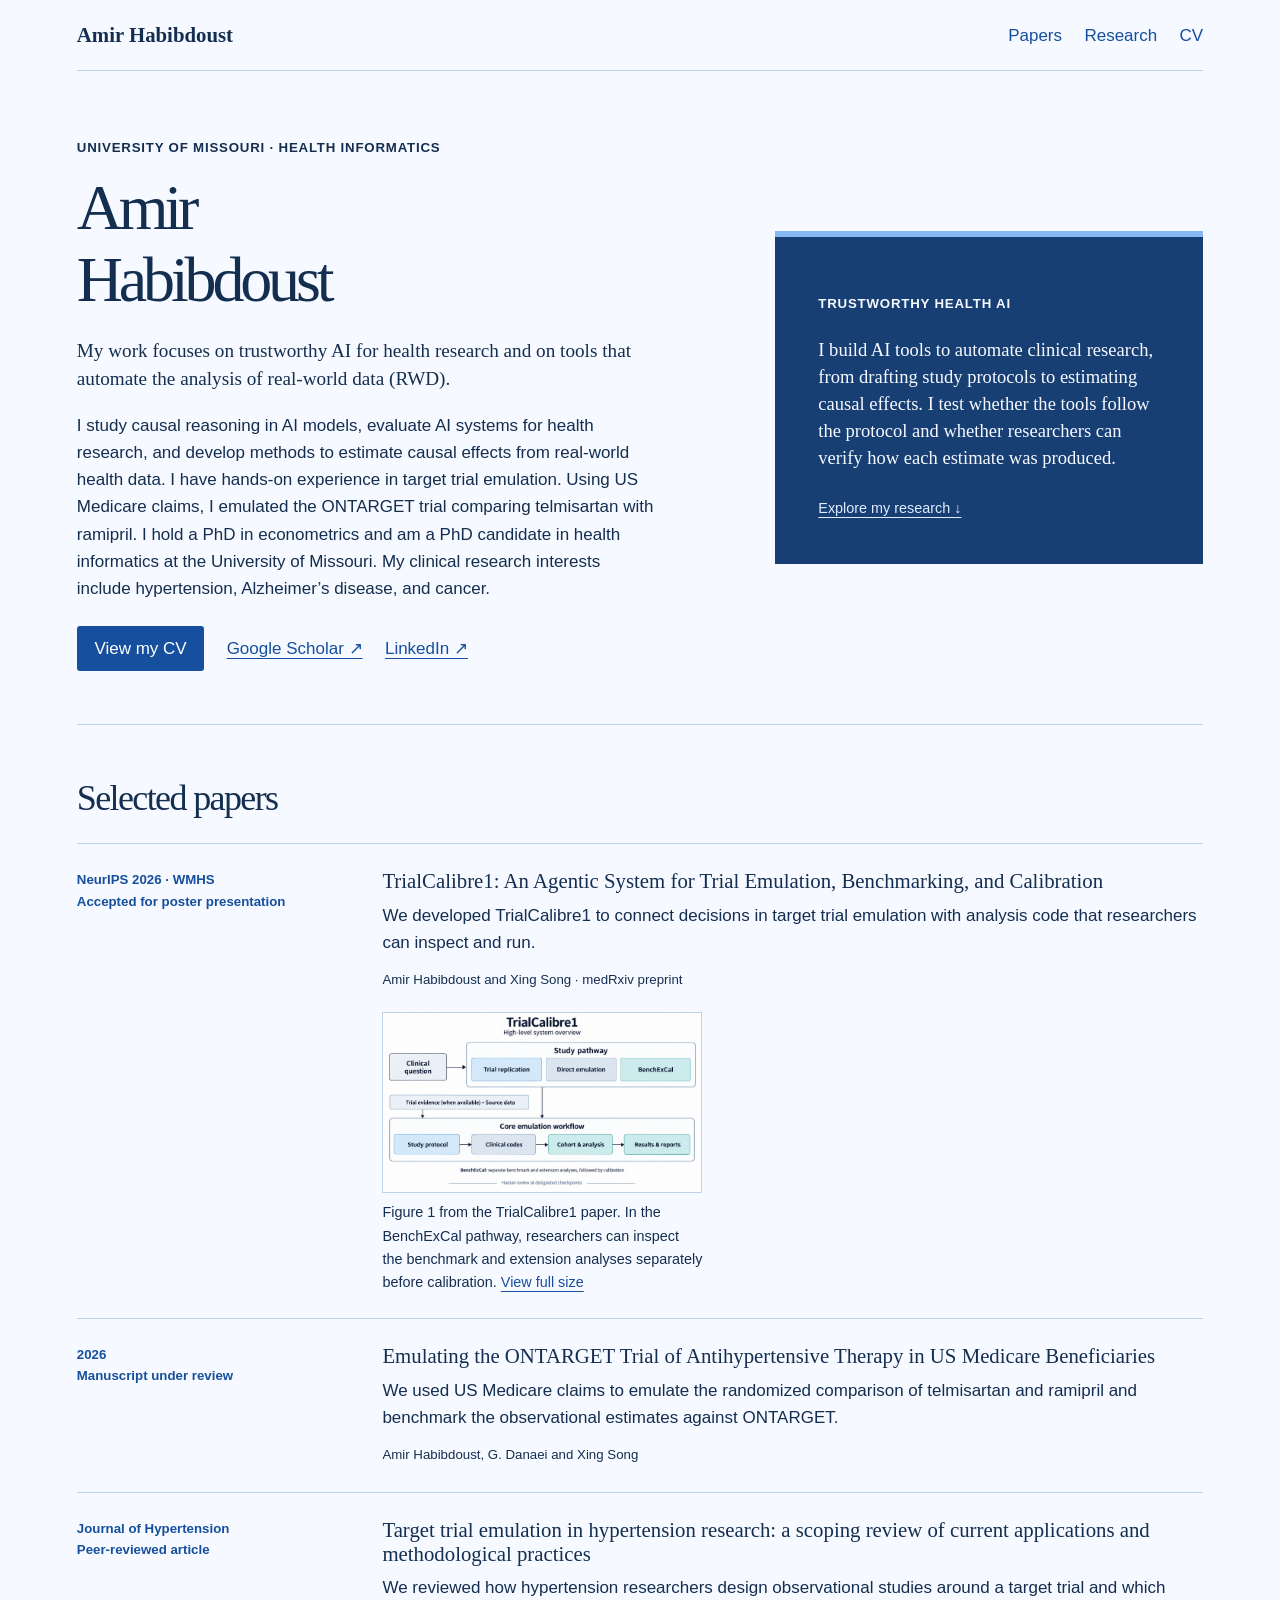
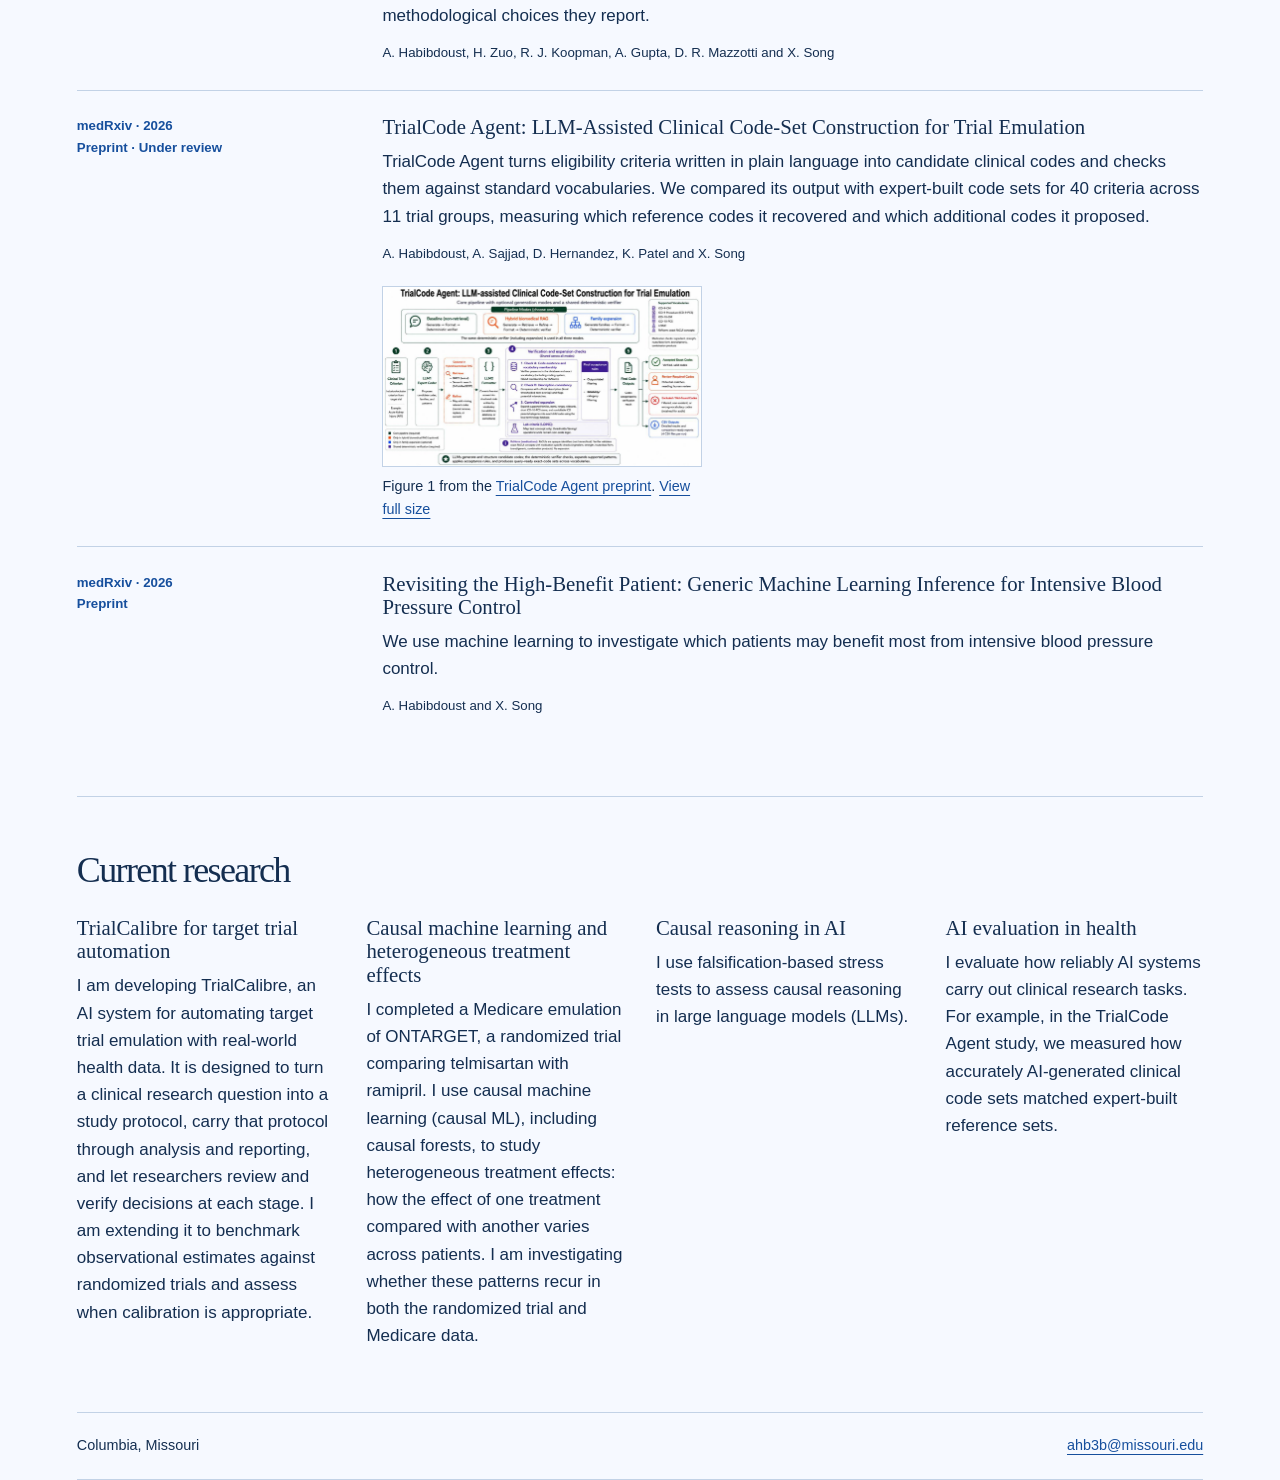
==== index.html @ 9937e8b3 "Publish research portfolio" ====
<!doctype html>
<html lang="en"><head><meta charset="utf-8"><meta name="viewport" content="width=device-width,initial-scale=1"><meta name="description" content="Amir Habibdoust studies treatment effects, causal reasoning in AI, and the evaluation of AI systems for health research at the University of Missouri."><title>Amir Habibdoust | Research</title><link rel="stylesheet" href="style.css"></head>
<body><header><a class="brand" href="index.html">Amir Habibdoust</a><nav aria-label="Main"><a href="#papers">Papers</a><a href="#research">Research</a><a href="cv.html">CV</a></nav></header>
<main><section class="hero"><div><p class="kicker">University of Missouri · Health Informatics</p><h1>Amir<br>Habibdoust</h1><p class="lead">My work focuses on trustworthy AI for health research and on tools that automate the analysis of real-world data (RWD).</p><p>I study causal reasoning in AI models, evaluate AI systems for health research, and develop methods to estimate causal effects from real-world health data. I have hands-on experience in target trial emulation. Using US Medicare claims, I emulated the ONTARGET trial comparing telmisartan with ramipril. I hold a PhD in econometrics and am a PhD candidate in health informatics at the University of Missouri. My clinical research interests include hypertension, Alzheimer&rsquo;s disease, and cancer.</p><div class="actions"><a class="button" href="cv.html">View my CV</a><a href="https://scholar.google.com/citations?user=FbnvVcIAAAAJ">Google Scholar ↗</a><a href="https://www.linkedin.com/in/amir-habibdoust-77b50853">LinkedIn ↗</a></div></div>
<aside><p class="kicker">Trustworthy Health AI</p><blockquote>I build AI tools to automate clinical research, from drafting study protocols to estimating causal effects. I test whether the tools follow the protocol and whether researchers can verify how each estimate was produced.</blockquote><a href="#research">Explore my research ↓</a></aside></section>
<section id="papers"><h2>Selected papers</h2>
<article><div class="meta">NeurIPS 2026 · WMHS<br>Accepted for poster presentation</div><div><h3><a href="https://www.medrxiv.org/content/medrxiv/early/2026/10/14/2026.10.13.26365421.full.pdf">TrialCalibre1: An Agentic System for Trial Emulation, Benchmarking, and Calibration</a></h3><p>We developed TrialCalibre1 to connect decisions in target trial emulation with analysis code that researchers can inspect and run.</p><small>Amir Habibdoust and Xing Song · medRxiv preprint</small><figure class="paper-figure"><a href="trialcalibre-workflow.png" aria-label="Open the full-size TrialCalibre1 workflow figure"><img src="trialcalibre-workflow.png" width="1672" height="941" alt="Replication, direct emulation and BenchExCal share a workflow from protocol and clinical codes through cohort analysis and reporting, with human review at checkpoints."></a><figcaption>Figure 1 from the TrialCalibre1 paper. In the BenchExCal pathway, researchers can inspect the benchmark and extension analyses separately before calibration. <a href="trialcalibre-workflow.png">View full size</a></figcaption></figure></div></article>
<article><div class="meta">2026<br>Manuscript under review</div><div><h3>Emulating the ONTARGET Trial of Antihypertensive Therapy in US Medicare Beneficiaries</h3><p>We used US Medicare claims to emulate the randomized comparison of telmisartan and ramipril and benchmark the observational estimates against ONTARGET.</p><small>Amir Habibdoust, G. Danaei and Xing Song</small></div></article>
<article><div class="meta">Journal of Hypertension<br>Peer-reviewed article</div><div><h3><a href="https://doi.org/10.1097/HJH.0000000000004188">Target trial emulation in hypertension research: a scoping review of current applications and methodological practices</a></h3><p>We reviewed how hypertension researchers design observational studies around a target trial and which methodological choices they report.</p><small>A. Habibdoust, H. Zuo, R. J. Koopman, A. Gupta, D. R. Mazzotti and X. Song</small></div></article>
<article><div class="meta">medRxiv · 2026<br>Preprint · Under review</div><div><h3><a href="https://doi.org/10.64898/2026.08.20.26360962">TrialCode Agent: LLM-Assisted Clinical Code-Set Construction for Trial Emulation</a></h3><p>TrialCode Agent turns eligibility criteria written in plain language into candidate clinical codes and checks them against standard vocabularies. We compared its output with expert-built code sets for 40 criteria across 11 trial groups, measuring which reference codes it recovered and which additional codes it proposed.</p><small>A. Habibdoust, A. Sajjad, D. Hernandez, K. Patel and X. Song</small><figure class="paper-figure"><a href="trialcode-workflow.jpg" aria-label="Open the full-size TrialCode Agent workflow"><img src="trialcode-workflow.jpg" width="1280" height="722" alt="TrialCode Agent generates candidate clinical codes, formats them by vocabulary and verifies them against terminology tables."></a><figcaption>Figure 1 from the <a href="https://doi.org/10.64898/2026.08.20.26360962">TrialCode Agent preprint</a>. <a href="trialcode-workflow.jpg">View full size</a></figcaption></figure></div></article>
<article><div class="meta">medRxiv · 2026<br>Preprint</div><div><h3><a href="https://doi.org/10.64898/2026.06.26.26356708">Revisiting the High-Benefit Patient: Generic Machine Learning Inference for Intensive Blood Pressure Control</a></h3><p>We use machine learning to investigate which patients may benefit most from intensive blood pressure control.</p><small>A. Habibdoust and X. Song</small></div></article></section>
<section id="research"><h2>Current research</h2><div class="research-areas"><div id="trialcalibre"><h3>TrialCalibre for target trial automation</h3><p>I am developing TrialCalibre, an AI system for automating target trial emulation with real-world health data. It is designed to turn a clinical research question into a study protocol, carry that protocol through analysis and reporting, and let researchers review and verify decisions at each stage. I am extending it to benchmark observational estimates against randomized trials and assess when calibration is appropriate.</p></div><div id="treatment-effects"><h3>Causal machine learning and heterogeneous treatment effects</h3><p>I completed a Medicare emulation of ONTARGET, a randomized trial comparing telmisartan with ramipril. I use causal machine learning (causal ML), including causal forests, to study heterogeneous treatment effects: how the effect of one treatment compared with another varies across patients. I am investigating whether these patterns recur in both the randomized trial and Medicare data.</p></div><div><h3>Causal reasoning in AI</h3><p>I use falsification-based stress tests to assess causal reasoning in large language models (LLMs).</p></div><div><h3>AI evaluation in health</h3><p>I evaluate how reliably AI systems carry out clinical research tasks. For example, in the TrialCode Agent study, we measured how accurately AI-generated clinical code sets matched expert-built reference sets.</p></div></div></section></main><footer>Columbia, Missouri <a href="mailto:ahb3b@missouri.edu">ahb3b@missouri.edu</a></footer></body></html>
---- style.css ----
:root{--ink:#142e50;--accent:#164f9d;--line:#c2d2e6;--paper:#f6f9ff}*{box-sizing:border-box}html{scroll-behavior:smooth}body{margin:0 auto;padding:0 clamp(20px,6vw,96px);max-width:1420px;background:var(--paper);color:var(--ink);font:17px/1.6 "Segoe UI",Arial,sans-serif}header,footer,nav,.actions{display:flex;align-items:center;gap:1.4rem}header,footer{justify-content:space-between;padding:1.35rem 0;border-bottom:1px solid var(--line)}a{color:var(--accent);text-underline-offset:4px}a:hover{text-decoration:underline}a:focus-visible{outline:3px solid #ad511e;outline-offset:4px}.brand,nav a{text-decoration:none}.brand{font:bold 1.3rem Georgia,serif;color:var(--ink)}h1,h2,h3,blockquote{font-family:Georgia,serif;font-weight:400;line-height:1.13}h1{font-size:clamp(2.4rem,5vw,4rem);letter-spacing:-.065em;margin:.18em 0 .32em}h2{font-size:clamp(1.6rem,3vw,2.25rem);letter-spacing:-.045em;margin:0 0 .7em}h3{font-size:1.3rem;margin:0 0 .45em}h3 a{color:inherit;text-decoration:none}.hero,.grid{display:grid;grid-template-columns:1.45fr 1fr;gap:clamp(2rem,6vw,7rem)}section{padding:3.3rem 0;border-bottom:1px solid var(--line)}.hero{align-items:center}.hero p{max-width:61ch}.lead{font:1.2rem/1.45 Georgia,serif}.kicker,.meta,small{font-size:.83rem}.kicker{font-weight:650;letter-spacing:.06em;text-transform:uppercase}.actions{margin-top:1.5rem;flex-wrap:wrap}.button{background:var(--accent);color:white;padding:.55rem 1.1rem;border-radius:3px;text-decoration:none}aside{color:#f6f9ff;background:#173f73;padding:clamp(1.6rem,3.4vw,3.6rem);border-top:6px solid #86b9f3}aside a{color:#dfedff;font-size:.9rem}blockquote{font-size:clamp(1.05rem,1.45vw,1.3rem);line-height:1.45;margin:1.2em 0}.meta{color:var(--accent);font-weight:650}article{display:grid;grid-template-columns:minmax(145px,1fr) 3fr;gap:2rem;border-top:1px solid var(--line);padding:1.55rem 0}article p,.grid p{margin:.55rem 0}.cv{max-width:850px;margin:auto;padding-bottom:3rem}.cv h1{font-size:3rem;margin-top:1em}.cv h2{font-size:1.8rem;border-top:1px solid var(--line);padding-top:.8em;margin-top:1.3em}footer{font-size:.9rem}@media(max-width:700px){.hero,.grid,article{grid-template-columns:1fr;gap:1rem}section{padding:2.3rem 0}nav{gap:.8rem}header,footer{flex-wrap:wrap}.hero aside{margin-top:1rem}blockquote{margin:.7em 0}.brand{font-size:1.1rem}}@media print{header,footer{display:none}body{background:white;padding:0;font-size:10pt}.cv h2{break-after:avoid}.cv p{break-inside:avoid}}
.research-areas{display:grid;grid-template-columns:repeat(auto-fit,minmax(min(100%,245px),1fr));gap:2rem}.research-areas p{margin:.6rem 0}

.paper-figure{margin:1.25rem 0 0;max-width:20rem}.paper-figure img{display:block;width:100%;height:auto;border:1px solid var(--line)}.paper-figure figcaption{font-size:.9rem;margin-top:.5rem}
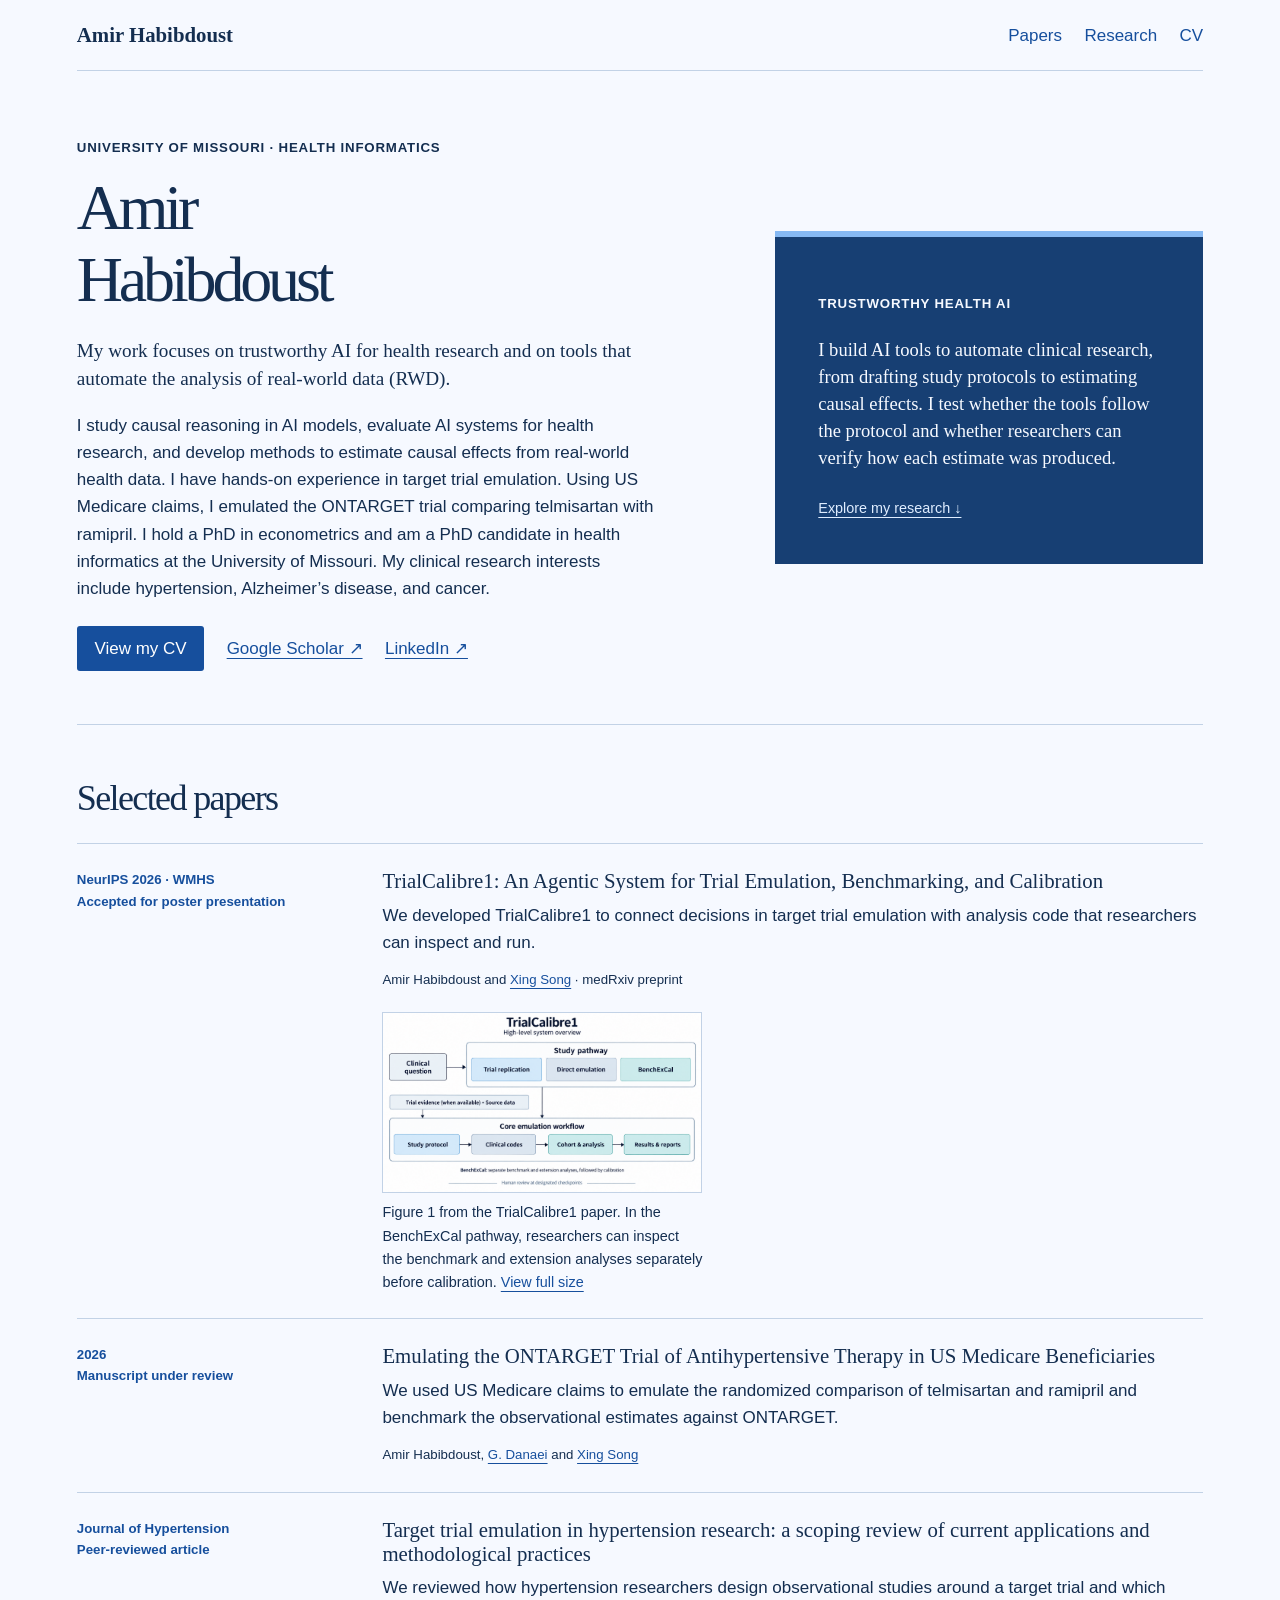
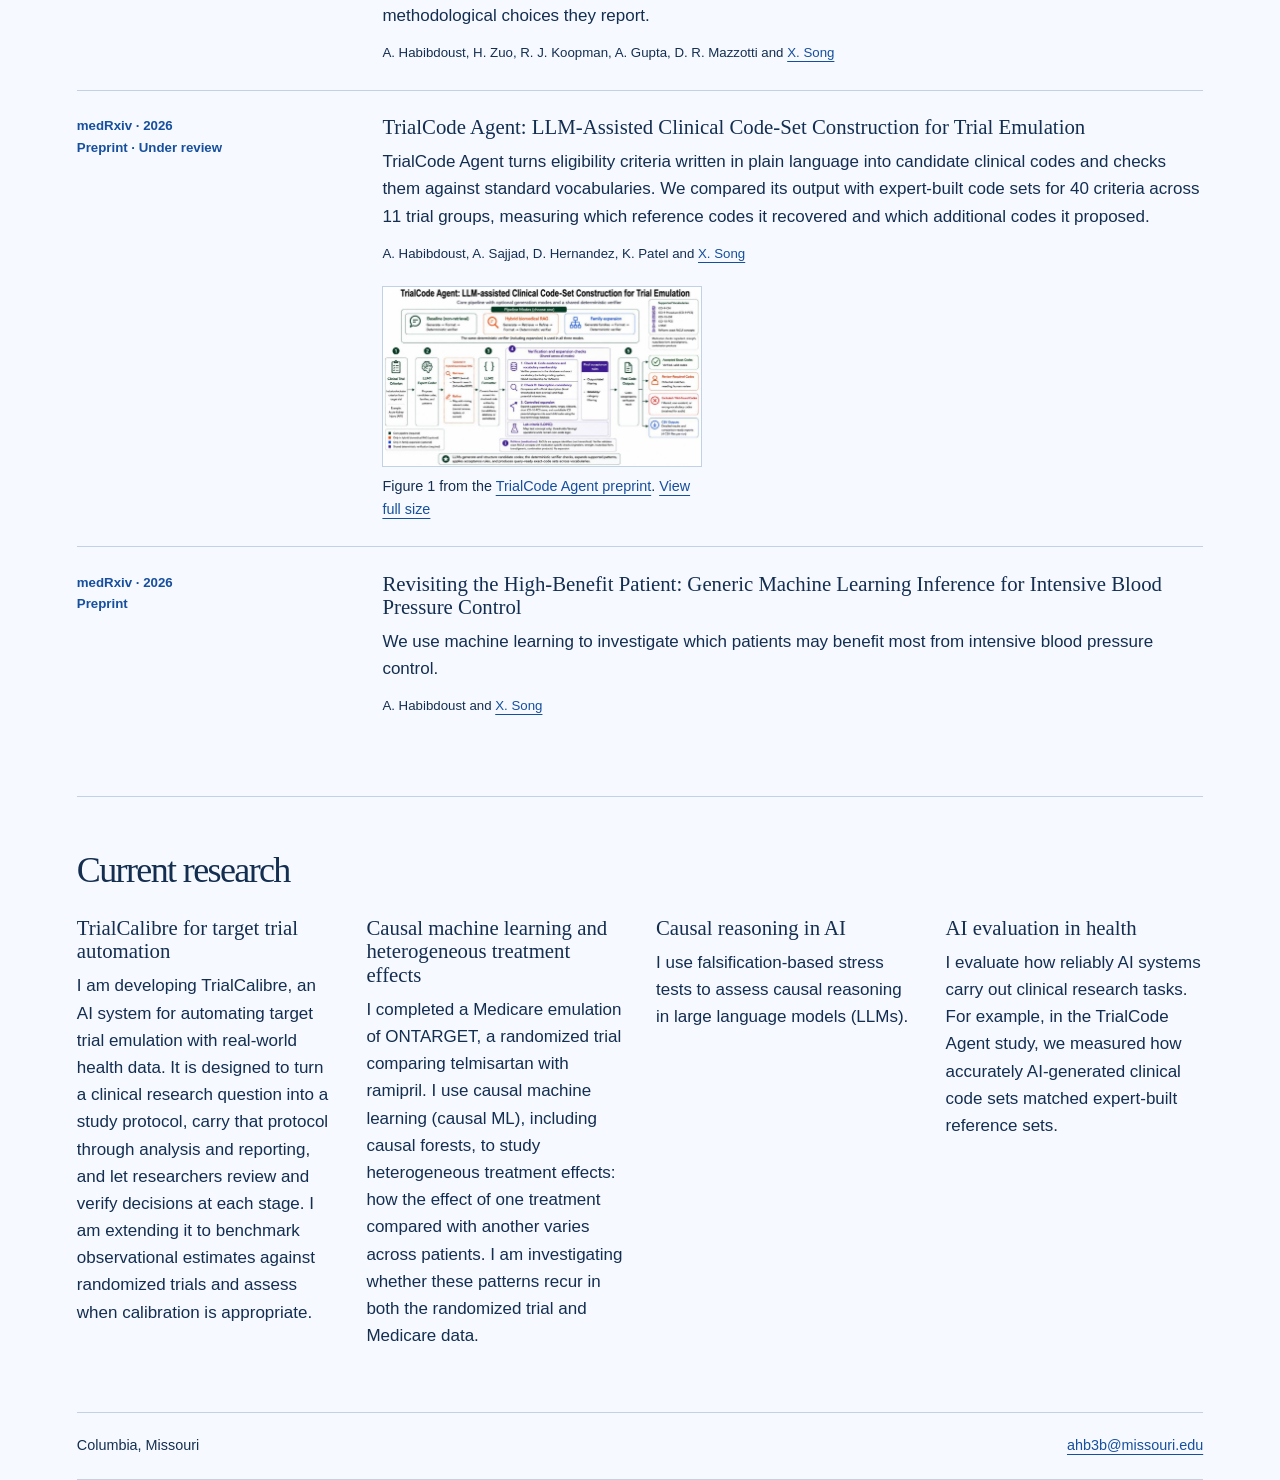
==== commit 518851c4: "Link coauthor faculty profiles" ====
--- a/index.html
+++ b/index.html
@@ -4,11 +4,11 @@
 <main><section class="hero"><div><p class="kicker">University of Missouri · Health Informatics</p><h1>Amir<br>Habibdoust</h1><p class="lead">My work focuses on trustworthy AI for health research and on tools that automate the analysis of real-world data (RWD).</p><p>I study causal reasoning in AI models, evaluate AI systems for health research, and develop methods to estimate causal effects from real-world health data. I have hands-on experience in target trial emulation. Using US Medicare claims, I emulated the ONTARGET trial comparing telmisartan with ramipril. I hold a PhD in econometrics and am a PhD candidate in health informatics at the University of Missouri. My clinical research interests include hypertension, Alzheimer&rsquo;s disease, and cancer.</p><div class="actions"><a class="button" href="cv.html">View my CV</a><a href="https://scholar.google.com/citations?user=FbnvVcIAAAAJ">Google Scholar ↗</a><a href="https://www.linkedin.com/in/amir-habibdoust-77b50853">LinkedIn ↗</a></div></div>
 <aside><p class="kicker">Trustworthy Health AI</p><blockquote>I build AI tools to automate clinical research, from drafting study protocols to estimating causal effects. I test whether the tools follow the protocol and whether researchers can verify how each estimate was produced.</blockquote><a href="#research">Explore my research ↓</a></aside></section>
 <section id="papers"><h2>Selected papers</h2>
-<article><div class="meta">NeurIPS 2026 · WMHS<br>Accepted for poster presentation</div><div><h3><a href="https://www.medrxiv.org/content/medrxiv/early/2026/10/14/2026.10.13.26365421.full.pdf">TrialCalibre1: An Agentic System for Trial Emulation, Benchmarking, and Calibration</a></h3><p>We developed TrialCalibre1 to connect decisions in target trial emulation with analysis code that researchers can inspect and run.</p><small>Amir Habibdoust and Xing Song · medRxiv preprint</small><figure class="paper-figure"><a href="trialcalibre-workflow.png" aria-label="Open the full-size TrialCalibre1 workflow figure"><img src="trialcalibre-workflow.png" width="1672" height="941" alt="Replication, direct emulation and BenchExCal share a workflow from protocol and clinical codes through cohort analysis and reporting, with human review at checkpoints."></a><figcaption>Figure 1 from the TrialCalibre1 paper. In the BenchExCal pathway, researchers can inspect the benchmark and extension analyses separately before calibration. <a href="trialcalibre-workflow.png">View full size</a></figcaption></figure></div></article>
-<article><div class="meta">2026<br>Manuscript under review</div><div><h3>Emulating the ONTARGET Trial of Antihypertensive Therapy in US Medicare Beneficiaries</h3><p>We used US Medicare claims to emulate the randomized comparison of telmisartan and ramipril and benchmark the observational estimates against ONTARGET.</p><small>Amir Habibdoust, G. Danaei and Xing Song</small></div></article>
-<article><div class="meta">Journal of Hypertension<br>Peer-reviewed article</div><div><h3><a href="https://doi.org/10.1097/HJH.0000000000004188">Target trial emulation in hypertension research: a scoping review of current applications and methodological practices</a></h3><p>We reviewed how hypertension researchers design observational studies around a target trial and which methodological choices they report.</p><small>A. Habibdoust, H. Zuo, R. J. Koopman, A. Gupta, D. R. Mazzotti and X. Song</small></div></article>
-<article><div class="meta">medRxiv · 2026<br>Preprint · Under review</div><div><h3><a href="https://doi.org/10.64898/2026.08.20.26360962">TrialCode Agent: LLM-Assisted Clinical Code-Set Construction for Trial Emulation</a></h3><p>TrialCode Agent turns eligibility criteria written in plain language into candidate clinical codes and checks them against standard vocabularies. We compared its output with expert-built code sets for 40 criteria across 11 trial groups, measuring which reference codes it recovered and which additional codes it proposed.</p><small>A. Habibdoust, A. Sajjad, D. Hernandez, K. Patel and X. Song</small><figure class="paper-figure"><a href="trialcode-workflow.jpg" aria-label="Open the full-size TrialCode Agent workflow"><img src="trialcode-workflow.jpg" width="1280" height="722" alt="TrialCode Agent generates candidate clinical codes, formats them by vocabulary and verifies them against terminology tables."></a><figcaption>Figure 1 from the <a href="https://doi.org/10.64898/2026.08.20.26360962">TrialCode Agent preprint</a>. <a href="trialcode-workflow.jpg">View full size</a></figcaption></figure></div></article>
-<article><div class="meta">medRxiv · 2026<br>Preprint</div><div><h3><a href="https://doi.org/10.64898/2026.06.26.26356708">Revisiting the High-Benefit Patient: Generic Machine Learning Inference for Intensive Blood Pressure Control</a></h3><p>We use machine learning to investigate which patients may benefit most from intensive blood pressure control.</p><small>A. Habibdoust and X. Song</small></div></article></section>
+<article><div class="meta">NeurIPS 2026 · WMHS<br>Accepted for poster presentation</div><div><h3><a href="https://www.medrxiv.org/content/medrxiv/early/2026/10/14/2026.10.13.26365421.full.pdf">TrialCalibre1: An Agentic System for Trial Emulation, Benchmarking, and Calibration</a></h3><p>We developed TrialCalibre1 to connect decisions in target trial emulation with analysis code that researchers can inspect and run.</p><small>Amir Habibdoust and <a href="https://www.medicine.missouri.edu/faculty/xing-song-phd">Xing Song</a> · medRxiv preprint</small><figure class="paper-figure"><a href="trialcalibre-workflow.png" aria-label="Open the full-size TrialCalibre1 workflow figure"><img src="trialcalibre-workflow.png" width="1672" height="941" alt="Replication, direct emulation and BenchExCal share a workflow from protocol and clinical codes through cohort analysis and reporting, with human review at checkpoints."></a><figcaption>Figure 1 from the TrialCalibre1 paper. In the BenchExCal pathway, researchers can inspect the benchmark and extension analyses separately before calibration. <a href="trialcalibre-workflow.png">View full size</a></figcaption></figure></div></article>
+<article><div class="meta">2026<br>Manuscript under review</div><div><h3>Emulating the ONTARGET Trial of Antihypertensive Therapy in US Medicare Beneficiaries</h3><p>We used US Medicare claims to emulate the randomized comparison of telmisartan and ramipril and benchmark the observational estimates against ONTARGET.</p><small>Amir Habibdoust, <a href="https://hsph.harvard.edu/profile/goodarz-danaei/">G. Danaei</a> and <a href="https://www.medicine.missouri.edu/faculty/xing-song-phd">Xing Song</a></small></div></article>
+<article><div class="meta">Journal of Hypertension<br>Peer-reviewed article</div><div><h3><a href="https://doi.org/10.1097/HJH.0000000000004188">Target trial emulation in hypertension research: a scoping review of current applications and methodological practices</a></h3><p>We reviewed how hypertension researchers design observational studies around a target trial and which methodological choices they report.</p><small>A. Habibdoust, H. Zuo, R. J. Koopman, A. Gupta, D. R. Mazzotti and <a href="https://www.medicine.missouri.edu/faculty/xing-song-phd">X. Song</a></small></div></article>
+<article><div class="meta">medRxiv · 2026<br>Preprint · Under review</div><div><h3><a href="https://doi.org/10.64898/2026.08.20.26360962">TrialCode Agent: LLM-Assisted Clinical Code-Set Construction for Trial Emulation</a></h3><p>TrialCode Agent turns eligibility criteria written in plain language into candidate clinical codes and checks them against standard vocabularies. We compared its output with expert-built code sets for 40 criteria across 11 trial groups, measuring which reference codes it recovered and which additional codes it proposed.</p><small>A. Habibdoust, A. Sajjad, D. Hernandez, K. Patel and <a href="https://www.medicine.missouri.edu/faculty/xing-song-phd">X. Song</a></small><figure class="paper-figure"><a href="trialcode-workflow.jpg" aria-label="Open the full-size TrialCode Agent workflow"><img src="trialcode-workflow.jpg" width="1280" height="722" alt="TrialCode Agent generates candidate clinical codes, formats them by vocabulary and verifies them against terminology tables."></a><figcaption>Figure 1 from the <a href="https://doi.org/10.64898/2026.08.20.26360962">TrialCode Agent preprint</a>. <a href="trialcode-workflow.jpg">View full size</a></figcaption></figure></div></article>
+<article><div class="meta">medRxiv · 2026<br>Preprint</div><div><h3><a href="https://doi.org/10.64898/2026.06.26.26356708">Revisiting the High-Benefit Patient: Generic Machine Learning Inference for Intensive Blood Pressure Control</a></h3><p>We use machine learning to investigate which patients may benefit most from intensive blood pressure control.</p><small>A. Habibdoust and <a href="https://www.medicine.missouri.edu/faculty/xing-song-phd">X. Song</a></small></div></article></section>
 <section id="research"><h2>Current research</h2><div class="research-areas"><div id="trialcalibre"><h3>TrialCalibre for target trial automation</h3><p>I am developing TrialCalibre, an AI system for automating target trial emulation with real-world health data. It is designed to turn a clinical research question into a study protocol, carry that protocol through analysis and reporting, and let researchers review and verify decisions at each stage. I am extending it to benchmark observational estimates against randomized trials and assess when calibration is appropriate.</p></div><div id="treatment-effects"><h3>Causal machine learning and heterogeneous treatment effects</h3><p>I completed a Medicare emulation of ONTARGET, a randomized trial comparing telmisartan with ramipril. I use causal machine learning (causal ML), including causal forests, to study heterogeneous treatment effects: how the effect of one treatment compared with another varies across patients. I am investigating whether these patterns recur in both the randomized trial and Medicare data.</p></div><div><h3>Causal reasoning in AI</h3><p>I use falsification-based stress tests to assess causal reasoning in large language models (LLMs).</p></div><div><h3>AI evaluation in health</h3><p>I evaluate how reliably AI systems carry out clinical research tasks. For example, in the TrialCode Agent study, we measured how accurately AI-generated clinical code sets matched expert-built reference sets.</p></div></div></section></main><footer>Columbia, Missouri <a href="mailto:ahb3b@missouri.edu">ahb3b@missouri.edu</a></footer></body></html>
 
 
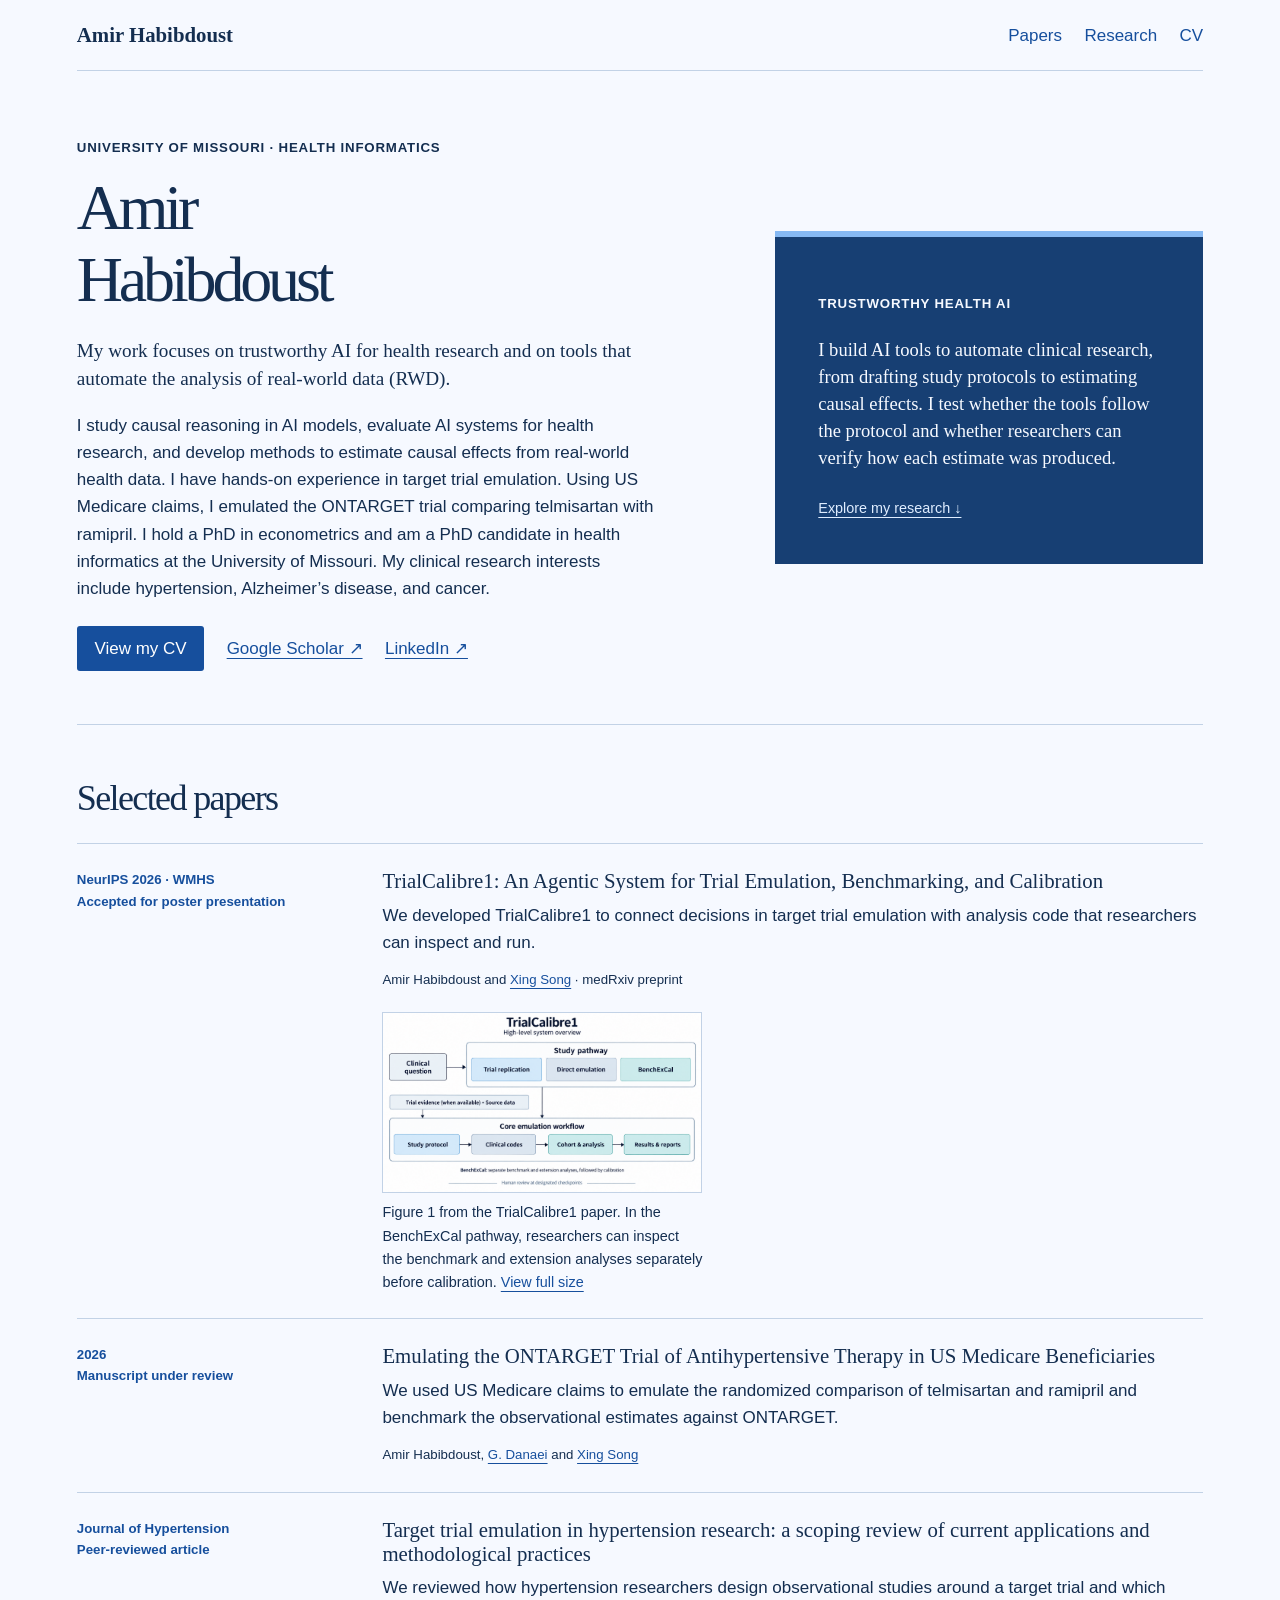
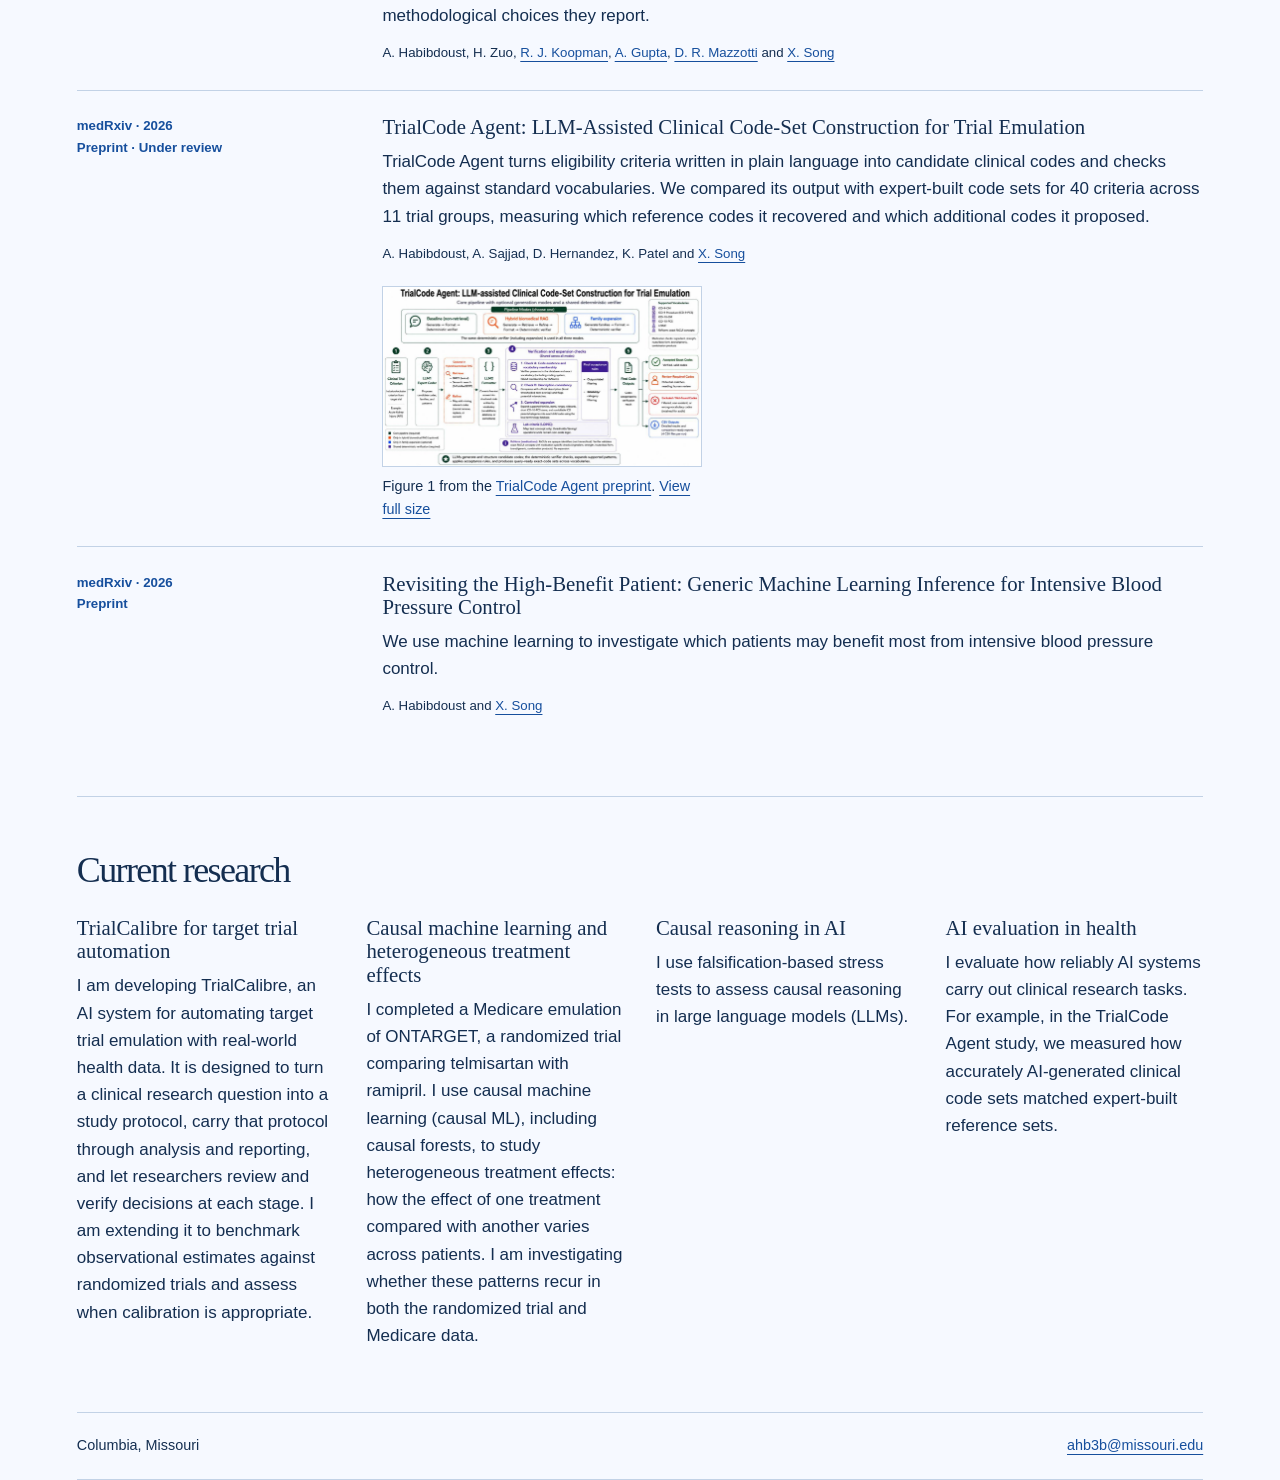
==== commit 37b4b1c0: "Link three hypertension review coauthors" ====
--- a/index.html
+++ b/index.html
@@ -6,7 +6,7 @@
 <section id="papers"><h2>Selected papers</h2>
 <article><div class="meta">NeurIPS 2026 · WMHS<br>Accepted for poster presentation</div><div><h3><a href="https://www.medrxiv.org/content/medrxiv/early/2026/10/14/2026.10.13.26365421.full.pdf">TrialCalibre1: An Agentic System for Trial Emulation, Benchmarking, and Calibration</a></h3><p>We developed TrialCalibre1 to connect decisions in target trial emulation with analysis code that researchers can inspect and run.</p><small>Amir Habibdoust and <a href="https://www.medicine.missouri.edu/faculty/xing-song-phd">Xing Song</a> · medRxiv preprint</small><figure class="paper-figure"><a href="trialcalibre-workflow.png" aria-label="Open the full-size TrialCalibre1 workflow figure"><img src="trialcalibre-workflow.png" width="1672" height="941" alt="Replication, direct emulation and BenchExCal share a workflow from protocol and clinical codes through cohort analysis and reporting, with human review at checkpoints."></a><figcaption>Figure 1 from the TrialCalibre1 paper. In the BenchExCal pathway, researchers can inspect the benchmark and extension analyses separately before calibration. <a href="trialcalibre-workflow.png">View full size</a></figcaption></figure></div></article>
 <article><div class="meta">2026<br>Manuscript under review</div><div><h3>Emulating the ONTARGET Trial of Antihypertensive Therapy in US Medicare Beneficiaries</h3><p>We used US Medicare claims to emulate the randomized comparison of telmisartan and ramipril and benchmark the observational estimates against ONTARGET.</p><small>Amir Habibdoust, <a href="https://hsph.harvard.edu/profile/goodarz-danaei/">G. Danaei</a> and <a href="https://www.medicine.missouri.edu/faculty/xing-song-phd">Xing Song</a></small></div></article>
-<article><div class="meta">Journal of Hypertension<br>Peer-reviewed article</div><div><h3><a href="https://doi.org/10.1097/HJH.0000000000004188">Target trial emulation in hypertension research: a scoping review of current applications and methodological practices</a></h3><p>We reviewed how hypertension researchers design observational studies around a target trial and which methodological choices they report.</p><small>A. Habibdoust, H. Zuo, R. J. Koopman, A. Gupta, D. R. Mazzotti and <a href="https://www.medicine.missouri.edu/faculty/xing-song-phd">X. Song</a></small></div></article>
+<article><div class="meta">Journal of Hypertension<br>Peer-reviewed article</div><div><h3><a href="https://doi.org/10.1097/HJH.0000000000004188">Target trial emulation in hypertension research: a scoping review of current applications and methodological practices</a></h3><p>We reviewed how hypertension researchers design observational studies around a target trial and which methodological choices they report.</p><small>A. Habibdoust, H. Zuo, <a href="https://www.crmc.org/doctors/richelle-koopman-md">R. J. Koopman</a>, <a href="https://findadoctor.kansashealthsystem.com/provider/aditi-gupta/1220542">A. Gupta</a>, <a href="https://ku.discovery.academicanalytics.com/scholar/379800/Diego-Mazzotti?unitId=20952&amp;unitType=6">D. R. Mazzotti</a> and <a href="https://www.medicine.missouri.edu/faculty/xing-song-phd">X. Song</a></small></div></article>
 <article><div class="meta">medRxiv · 2026<br>Preprint · Under review</div><div><h3><a href="https://doi.org/10.64898/2026.08.20.26360962">TrialCode Agent: LLM-Assisted Clinical Code-Set Construction for Trial Emulation</a></h3><p>TrialCode Agent turns eligibility criteria written in plain language into candidate clinical codes and checks them against standard vocabularies. We compared its output with expert-built code sets for 40 criteria across 11 trial groups, measuring which reference codes it recovered and which additional codes it proposed.</p><small>A. Habibdoust, A. Sajjad, D. Hernandez, K. Patel and <a href="https://www.medicine.missouri.edu/faculty/xing-song-phd">X. Song</a></small><figure class="paper-figure"><a href="trialcode-workflow.jpg" aria-label="Open the full-size TrialCode Agent workflow"><img src="trialcode-workflow.jpg" width="1280" height="722" alt="TrialCode Agent generates candidate clinical codes, formats them by vocabulary and verifies them against terminology tables."></a><figcaption>Figure 1 from the <a href="https://doi.org/10.64898/2026.08.20.26360962">TrialCode Agent preprint</a>. <a href="trialcode-workflow.jpg">View full size</a></figcaption></figure></div></article>
 <article><div class="meta">medRxiv · 2026<br>Preprint</div><div><h3><a href="https://doi.org/10.64898/2026.06.26.26356708">Revisiting the High-Benefit Patient: Generic Machine Learning Inference for Intensive Blood Pressure Control</a></h3><p>We use machine learning to investigate which patients may benefit most from intensive blood pressure control.</p><small>A. Habibdoust and <a href="https://www.medicine.missouri.edu/faculty/xing-song-phd">X. Song</a></small></div></article></section>
 <section id="research"><h2>Current research</h2><div class="research-areas"><div id="trialcalibre"><h3>TrialCalibre for target trial automation</h3><p>I am developing TrialCalibre, an AI system for automating target trial emulation with real-world health data. It is designed to turn a clinical research question into a study protocol, carry that protocol through analysis and reporting, and let researchers review and verify decisions at each stage. I am extending it to benchmark observational estimates against randomized trials and assess when calibration is appropriate.</p></div><div id="treatment-effects"><h3>Causal machine learning and heterogeneous treatment effects</h3><p>I completed a Medicare emulation of ONTARGET, a randomized trial comparing telmisartan with ramipril. I use causal machine learning (causal ML), including causal forests, to study heterogeneous treatment effects: how the effect of one treatment compared with another varies across patients. I am investigating whether these patterns recur in both the randomized trial and Medicare data.</p></div><div><h3>Causal reasoning in AI</h3><p>I use falsification-based stress tests to assess causal reasoning in large language models (LLMs).</p></div><div><h3>AI evaluation in health</h3><p>I evaluate how reliably AI systems carry out clinical research tasks. For example, in the TrialCode Agent study, we measured how accurately AI-generated clinical code sets matched expert-built reference sets.</p></div></div></section></main><footer>Columbia, Missouri <a href="mailto:ahb3b@missouri.edu">ahb3b@missouri.edu</a></footer></body></html>
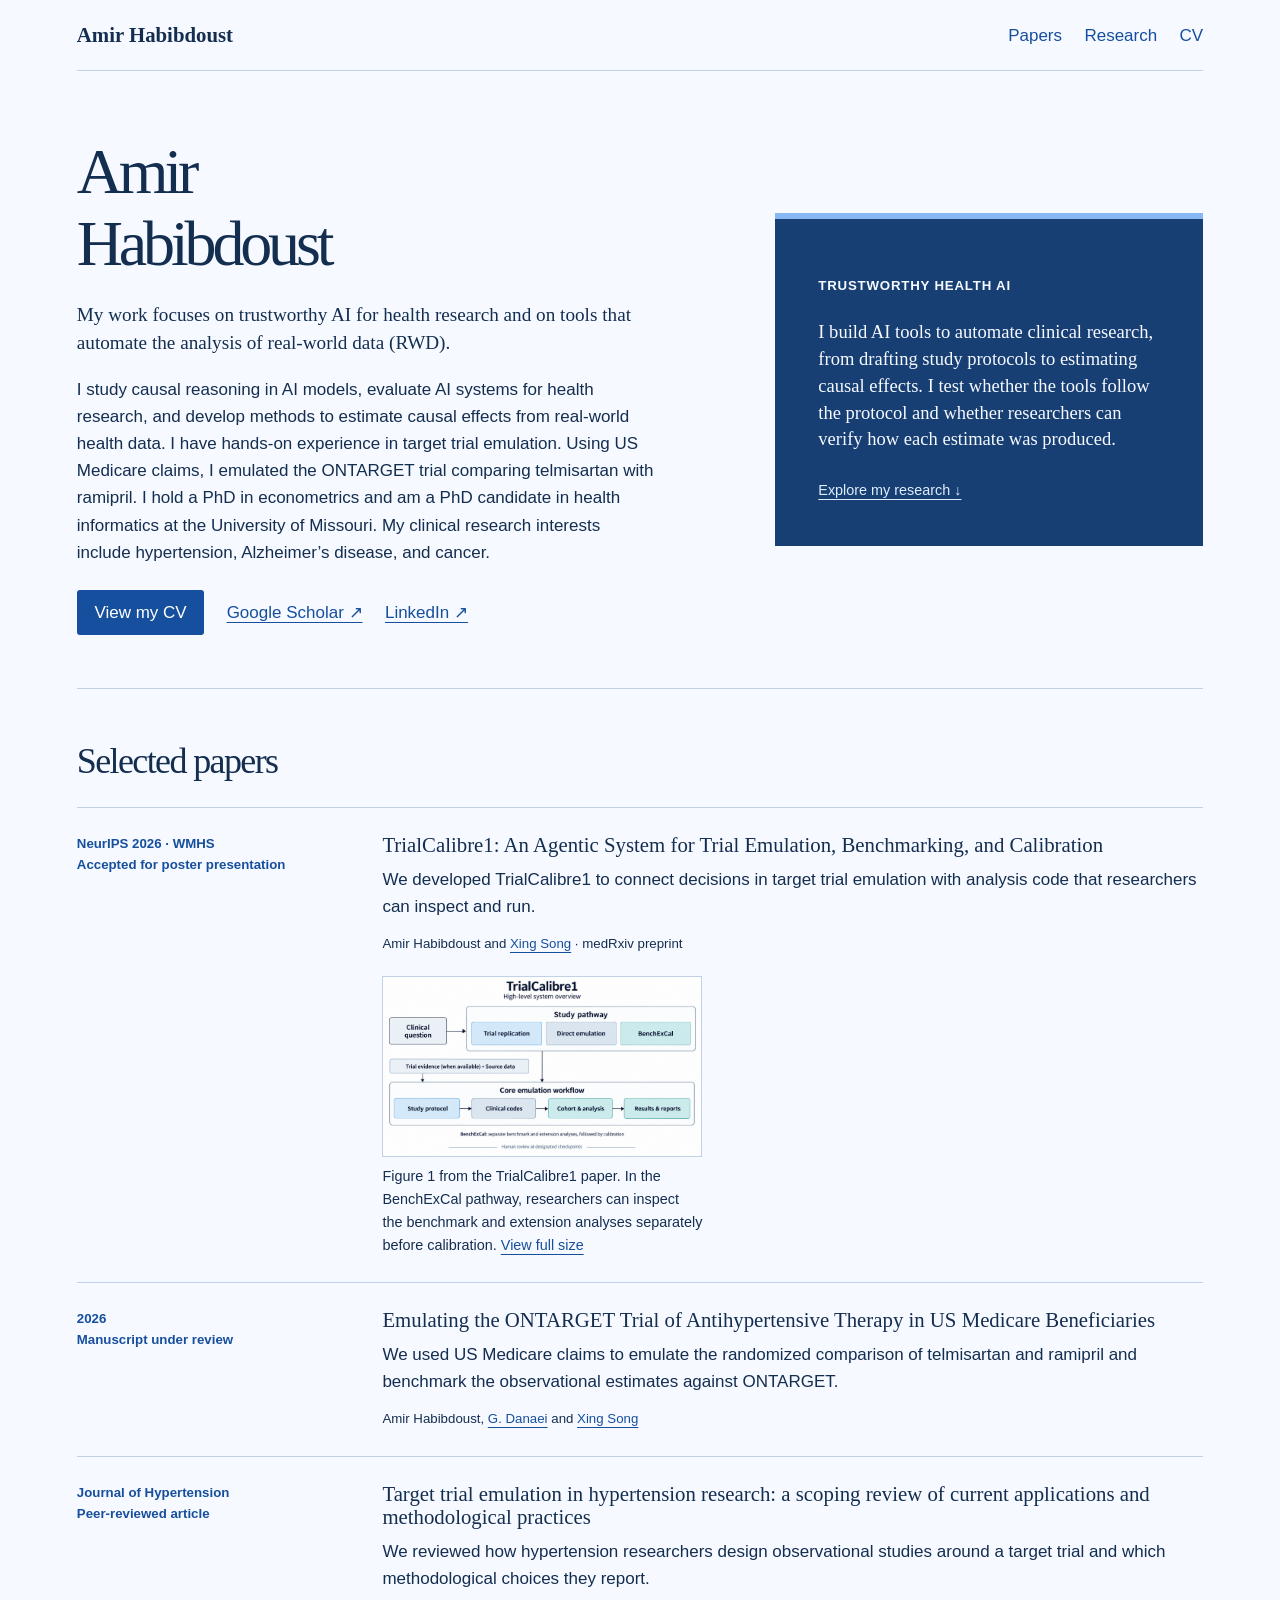
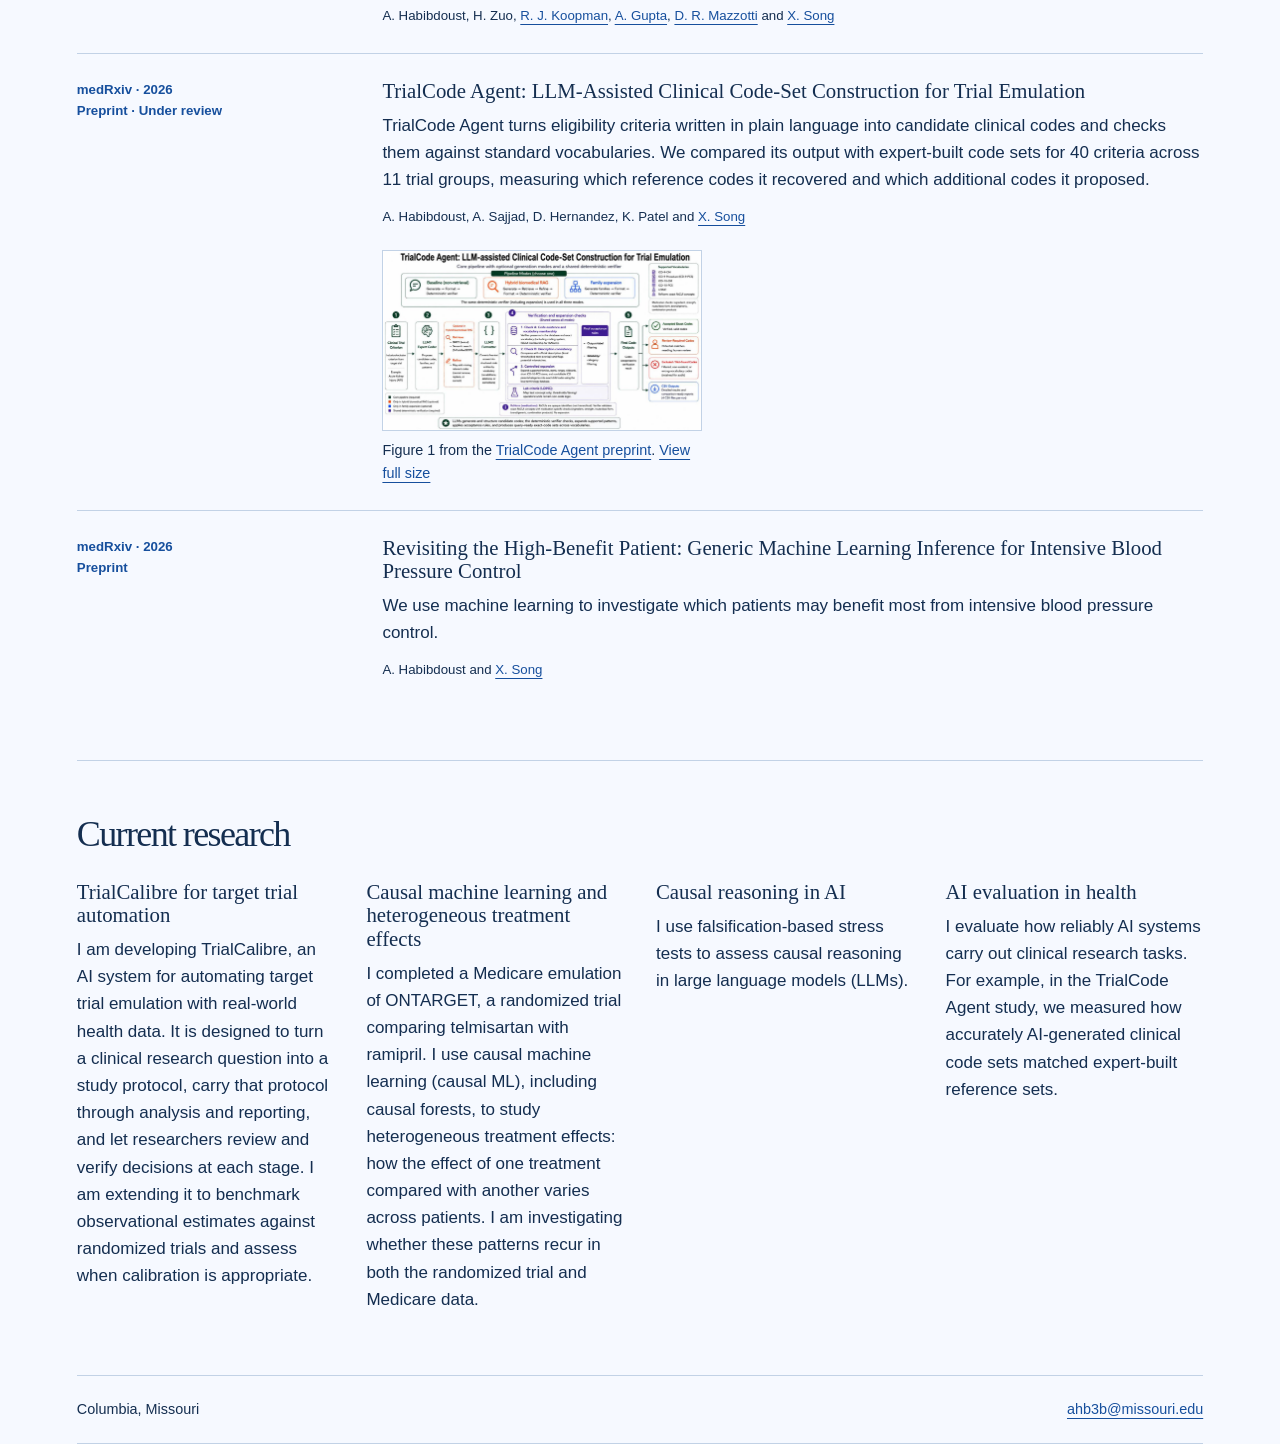
==== commit b14f418c: "Remove affiliation above homepage name" ====
--- a/index.html
+++ b/index.html
@@ -1,7 +1,7 @@
 <!doctype html>
 <html lang="en"><head><meta charset="utf-8"><meta name="viewport" content="width=device-width,initial-scale=1"><meta name="description" content="Amir Habibdoust studies treatment effects, causal reasoning in AI, and the evaluation of AI systems for health research at the University of Missouri."><title>Amir Habibdoust | Research</title><link rel="stylesheet" href="style.css"></head>
 <body><header><a class="brand" href="index.html">Amir Habibdoust</a><nav aria-label="Main"><a href="#papers">Papers</a><a href="#research">Research</a><a href="cv.html">CV</a></nav></header>
-<main><section class="hero"><div><p class="kicker">University of Missouri · Health Informatics</p><h1>Amir<br>Habibdoust</h1><p class="lead">My work focuses on trustworthy AI for health research and on tools that automate the analysis of real-world data (RWD).</p><p>I study causal reasoning in AI models, evaluate AI systems for health research, and develop methods to estimate causal effects from real-world health data. I have hands-on experience in target trial emulation. Using US Medicare claims, I emulated the ONTARGET trial comparing telmisartan with ramipril. I hold a PhD in econometrics and am a PhD candidate in health informatics at the University of Missouri. My clinical research interests include hypertension, Alzheimer&rsquo;s disease, and cancer.</p><div class="actions"><a class="button" href="cv.html">View my CV</a><a href="https://scholar.google.com/citations?user=FbnvVcIAAAAJ">Google Scholar ↗</a><a href="https://www.linkedin.com/in/amir-habibdoust-77b50853">LinkedIn ↗</a></div></div>
+<main><section class="hero"><div><h1>Amir<br>Habibdoust</h1><p class="lead">My work focuses on trustworthy AI for health research and on tools that automate the analysis of real-world data (RWD).</p><p>I study causal reasoning in AI models, evaluate AI systems for health research, and develop methods to estimate causal effects from real-world health data. I have hands-on experience in target trial emulation. Using US Medicare claims, I emulated the ONTARGET trial comparing telmisartan with ramipril. I hold a PhD in econometrics and am a PhD candidate in health informatics at the University of Missouri. My clinical research interests include hypertension, Alzheimer&rsquo;s disease, and cancer.</p><div class="actions"><a class="button" href="cv.html">View my CV</a><a href="https://scholar.google.com/citations?user=FbnvVcIAAAAJ">Google Scholar ↗</a><a href="https://www.linkedin.com/in/amir-habibdoust-77b50853">LinkedIn ↗</a></div></div>
 <aside><p class="kicker">Trustworthy Health AI</p><blockquote>I build AI tools to automate clinical research, from drafting study protocols to estimating causal effects. I test whether the tools follow the protocol and whether researchers can verify how each estimate was produced.</blockquote><a href="#research">Explore my research ↓</a></aside></section>
 <section id="papers"><h2>Selected papers</h2>
 <article><div class="meta">NeurIPS 2026 · WMHS<br>Accepted for poster presentation</div><div><h3><a href="https://www.medrxiv.org/content/medrxiv/early/2026/10/14/2026.10.13.26365421.full.pdf">TrialCalibre1: An Agentic System for Trial Emulation, Benchmarking, and Calibration</a></h3><p>We developed TrialCalibre1 to connect decisions in target trial emulation with analysis code that researchers can inspect and run.</p><small>Amir Habibdoust and <a href="https://www.medicine.missouri.edu/faculty/xing-song-phd">Xing Song</a> · medRxiv preprint</small><figure class="paper-figure"><a href="trialcalibre-workflow.png" aria-label="Open the full-size TrialCalibre1 workflow figure"><img src="trialcalibre-workflow.png" width="1672" height="941" alt="Replication, direct emulation and BenchExCal share a workflow from protocol and clinical codes through cohort analysis and reporting, with human review at checkpoints."></a><figcaption>Figure 1 from the TrialCalibre1 paper. In the BenchExCal pathway, researchers can inspect the benchmark and extension analyses separately before calibration. <a href="trialcalibre-workflow.png">View full size</a></figcaption></figure></div></article>
